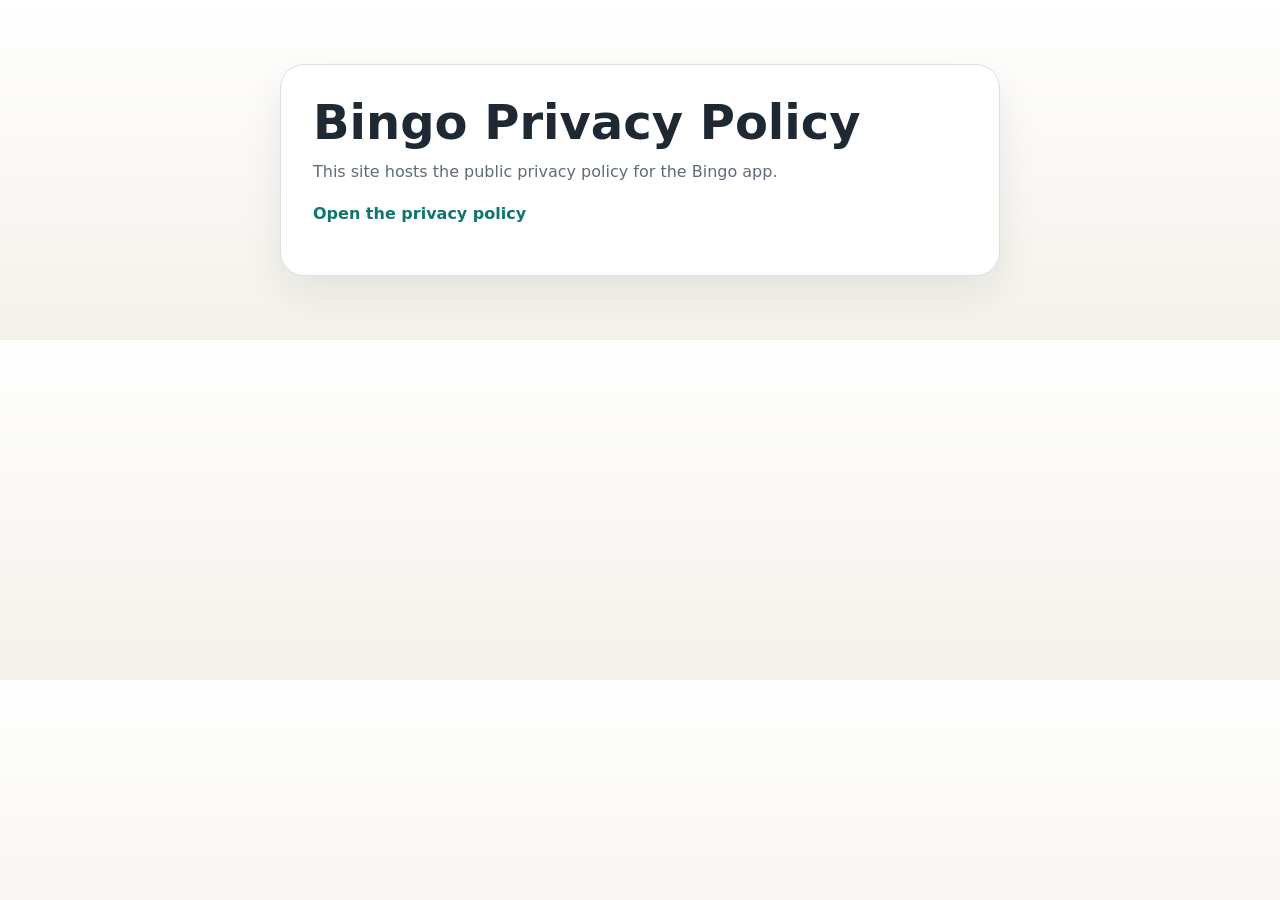
==== docs/index.html @ 9dc6c3d0 "Add Bingo privacy policy site" ====
<!doctype html>
<html lang="en">
<head>
  <meta charset="utf-8">
  <meta name="viewport" content="width=device-width, initial-scale=1">
  <title>Bingo Privacy Policy</title>
  <style>
    :root {
      color-scheme: light;
      --bg: #f4f1ea;
      --panel: #ffffff;
      --text: #1f2933;
      --muted: #5f6b7a;
      --accent: #0f766e;
      --border: #d8e1e8;
    }

    body {
      margin: 0;
      font-family: system-ui, -apple-system, BlinkMacSystemFont, "Segoe UI", sans-serif;
      background: linear-gradient(180deg, #ffffff 0%, var(--bg) 100%);
      color: var(--text);
    }

    main {
      max-width: 720px;
      margin: 0 auto;
      padding: 64px 24px;
    }

    .card {
      background: var(--panel);
      border: 1px solid var(--border);
      border-radius: 24px;
      padding: 32px;
      box-shadow: 0 16px 40px rgba(15, 23, 42, 0.08);
    }

    h1 {
      margin: 0 0 12px;
      font-size: clamp(2rem, 4vw, 3rem);
      line-height: 1.05;
    }

    p {
      margin: 0 0 16px;
      color: var(--muted);
      line-height: 1.6;
    }

    a {
      color: var(--accent);
      text-decoration: none;
      font-weight: 600;
    }

    a:hover {
      text-decoration: underline;
    }
  </style>
</head>
<body>
  <main>
    <section class="card">
      <h1>Bingo Privacy Policy</h1>
      <p>This site hosts the public privacy policy for the Bingo app.</p>
      <p><a href="./privacy-policy/">Open the privacy policy</a></p>
    </section>
  </main>
</body>
</html>
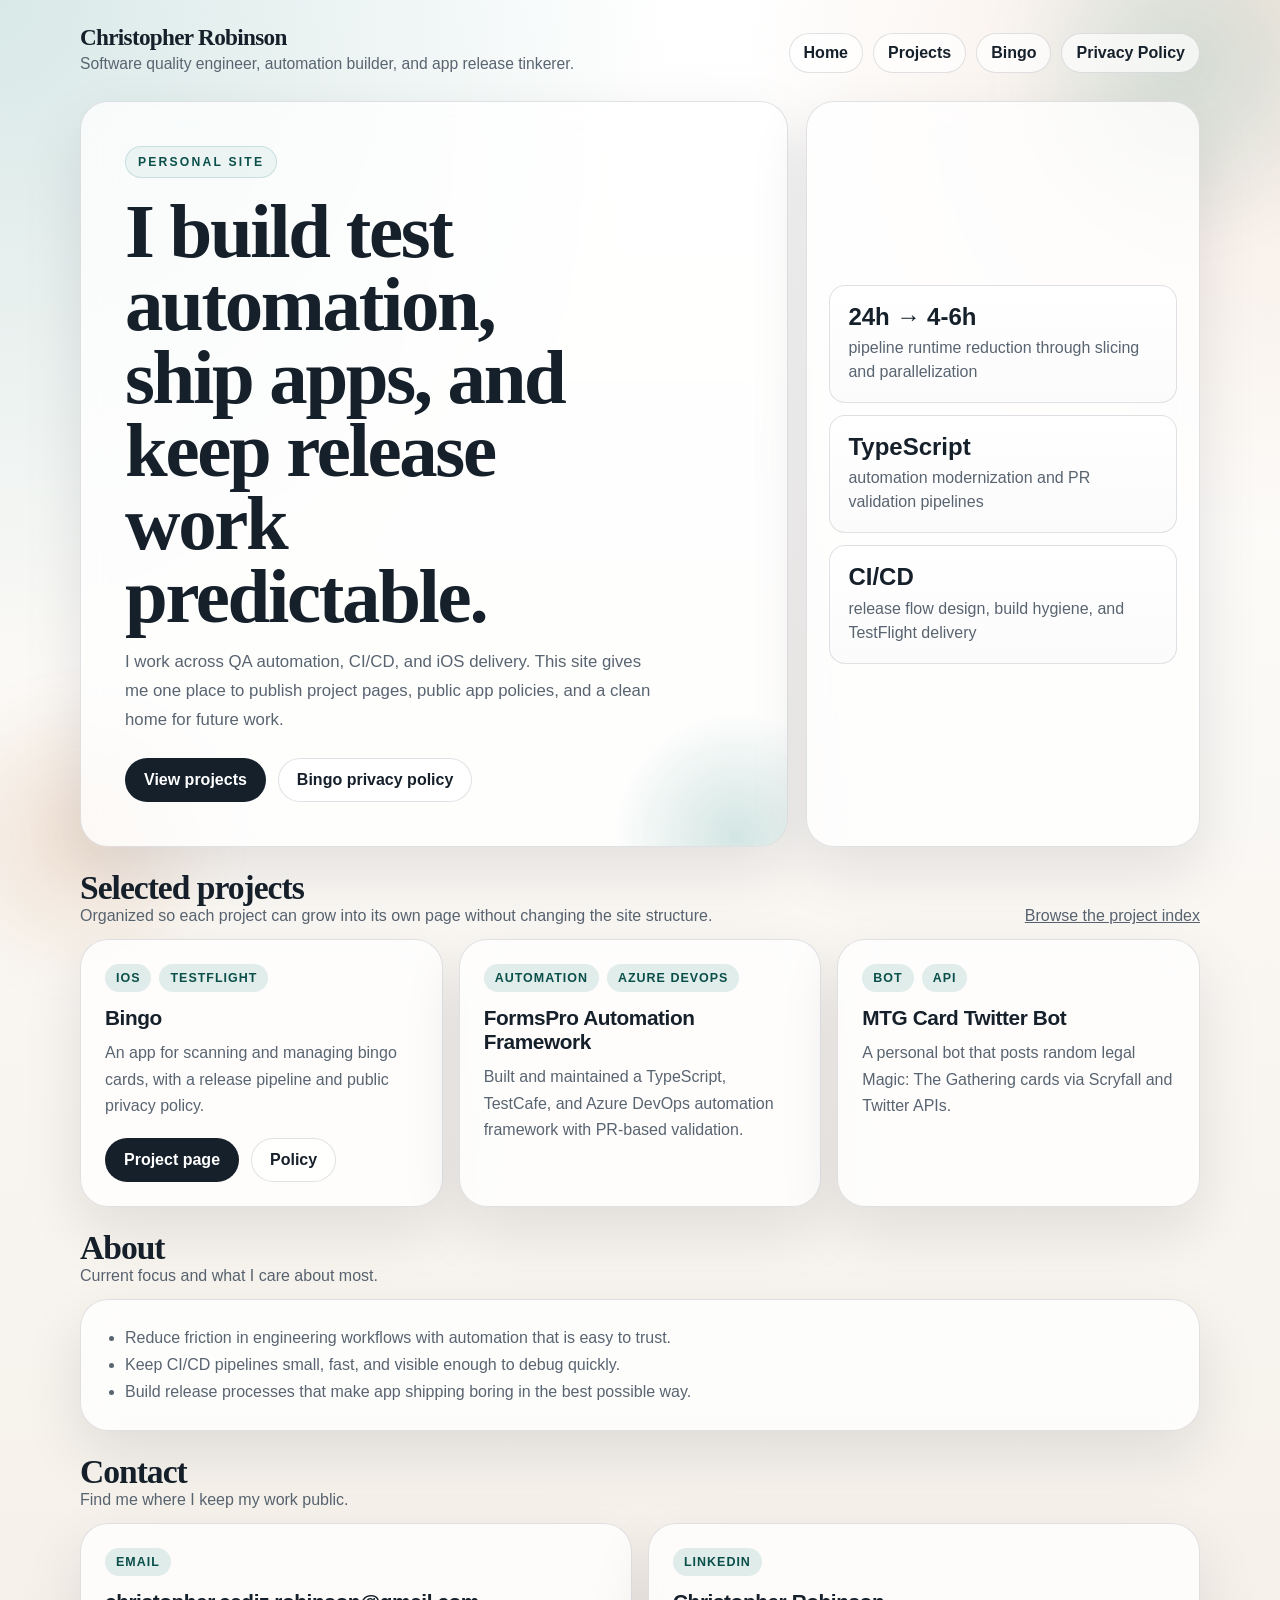
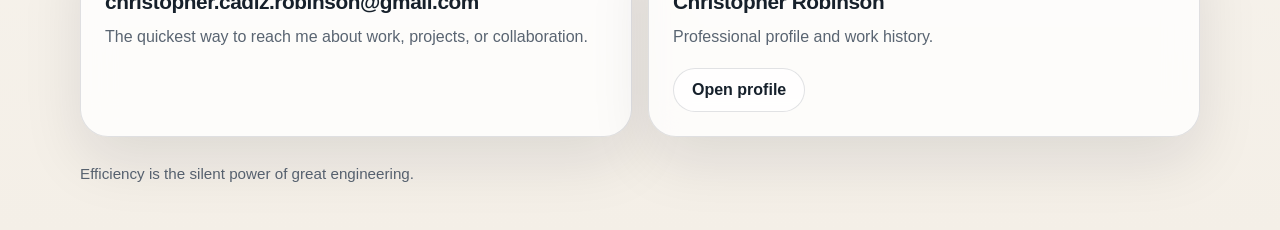
==== commit 1fe678fc: "Reorganize profile site pages" ====
--- a/docs/index.html
+++ b/docs/index.html
@@ -3,69 +3,150 @@
 <head>
   <meta charset="utf-8">
   <meta name="viewport" content="width=device-width, initial-scale=1">
-  <title>Bingo Privacy Policy</title>
-  <style>
-    :root {
-      color-scheme: light;
-      --bg: #f4f1ea;
-      --panel: #ffffff;
-      --text: #1f2933;
-      --muted: #5f6b7a;
-      --accent: #0f766e;
-      --border: #d8e1e8;
-    }
-
-    body {
-      margin: 0;
-      font-family: system-ui, -apple-system, BlinkMacSystemFont, "Segoe UI", sans-serif;
-      background: linear-gradient(180deg, #ffffff 0%, var(--bg) 100%);
-      color: var(--text);
-    }
-
-    main {
-      max-width: 720px;
-      margin: 0 auto;
-      padding: 64px 24px;
-    }
-
-    .card {
-      background: var(--panel);
-      border: 1px solid var(--border);
-      border-radius: 24px;
-      padding: 32px;
-      box-shadow: 0 16px 40px rgba(15, 23, 42, 0.08);
-    }
-
-    h1 {
-      margin: 0 0 12px;
-      font-size: clamp(2rem, 4vw, 3rem);
-      line-height: 1.05;
-    }
-
-    p {
-      margin: 0 0 16px;
-      color: var(--muted);
-      line-height: 1.6;
-    }
-
-    a {
-      color: var(--accent);
-      text-decoration: none;
-      font-weight: 600;
-    }
-
-    a:hover {
-      text-decoration: underline;
-    }
-  </style>
+  <title>Christopher Robinson</title>
+  <meta name="description" content="Christopher Robinson's personal site, project index, and public app documentation.">
+  <link rel="stylesheet" href="styles/site.css">
 </head>
 <body>
-  <main>
-    <section class="card">
-      <h1>Bingo Privacy Policy</h1>
-      <p>This site hosts the public privacy policy for the Bingo app.</p>
-      <p><a href="./privacy-policy/">Open the privacy policy</a></p>
+  <header class="topbar shell">
+    <div class="brand">
+      <a href="./">Christopher Robinson</a>
+      <p>Software quality engineer, automation builder, and app release tinkerer.</p>
+    </div>
+    <nav class="nav" aria-label="Primary">
+      <a href="./">Home</a>
+      <a href="projects/">Projects</a>
+      <a href="projects/bingo/">Bingo</a>
+      <a href="projects/bingo/privacy-policy/">Privacy Policy</a>
+    </nav>
+  </header>
+
+  <main class="shell">
+    <section class="hero">
+      <div class="panel hero-main">
+        <span class="eyebrow">Personal site</span>
+        <h1>I build test automation, ship apps, and keep release work predictable.</h1>
+        <p class="hero-copy">
+          I work across QA automation, CI/CD, and iOS delivery. This site gives me one place to publish project pages,
+          public app policies, and a clean home for future work.
+        </p>
+        <div class="action-row">
+          <a class="button button-primary" href="projects/">View projects</a>
+          <a class="button button-secondary" href="projects/bingo/privacy-policy/">Bingo privacy policy</a>
+        </div>
+      </div>
+
+      <aside class="panel stat-card">
+        <div class="stats">
+          <div class="stat">
+            <strong>24h → 4-6h</strong>
+            <span>pipeline runtime reduction through slicing and parallelization</span>
+          </div>
+          <div class="stat">
+            <strong>TypeScript</strong>
+            <span>automation modernization and PR validation pipelines</span>
+          </div>
+          <div class="stat">
+            <strong>CI/CD</strong>
+            <span>release flow design, build hygiene, and TestFlight delivery</span>
+          </div>
+        </div>
+      </aside>
     </section>
+
+    <section class="section">
+      <div class="section-head">
+        <div>
+          <h2>Selected projects</h2>
+          <p>Organized so each project can grow into its own page without changing the site structure.</p>
+        </div>
+        <a href="projects/">Browse the project index</a>
+      </div>
+
+      <div class="grid">
+        <article class="panel card">
+          <div class="tags">
+            <span class="tag">iOS</span>
+            <span class="tag">TestFlight</span>
+          </div>
+          <h3>Bingo</h3>
+          <p>An app for scanning and managing bingo cards, with a release pipeline and public privacy policy.</p>
+          <div class="action-row">
+            <a class="button button-primary" href="projects/bingo/">Project page</a>
+            <a class="button button-secondary" href="projects/bingo/privacy-policy/">Policy</a>
+          </div>
+        </article>
+
+        <article class="panel card">
+          <div class="tags">
+            <span class="tag">Automation</span>
+            <span class="tag">Azure DevOps</span>
+          </div>
+          <h3>FormsPro Automation Framework</h3>
+          <p>Built and maintained a TypeScript, TestCafe, and Azure DevOps automation framework with PR-based validation.</p>
+        </article>
+
+        <article class="panel card">
+          <div class="tags">
+            <span class="tag">Bot</span>
+            <span class="tag">API</span>
+          </div>
+          <h3>MTG Card Twitter Bot</h3>
+          <p>A personal bot that posts random legal Magic: The Gathering cards via Scryfall and Twitter APIs.</p>
+        </article>
+      </div>
+    </section>
+
+    <section class="section">
+      <div class="section-head">
+        <div>
+          <h2>About</h2>
+          <p>Current focus and what I care about most.</p>
+        </div>
+      </div>
+
+      <div class="panel card">
+        <ul class="list">
+          <li>Reduce friction in engineering workflows with automation that is easy to trust.</li>
+          <li>Keep CI/CD pipelines small, fast, and visible enough to debug quickly.</li>
+          <li>Build release processes that make app shipping boring in the best possible way.</li>
+        </ul>
+      </div>
+    </section>
+
+    <section class="section">
+      <div class="section-head">
+        <div>
+          <h2>Contact</h2>
+          <p>Find me where I keep my work public.</p>
+        </div>
+      </div>
+
+      <div class="grid">
+        <article class="panel card">
+          <div class="tags">
+            <span class="tag">Email</span>
+          </div>
+          <h3>christopher.cadiz.robinson@gmail.com</h3>
+          <p>The quickest way to reach me about work, projects, or collaboration.</p>
+        </article>
+
+        <article class="panel card">
+          <div class="tags">
+            <span class="tag">LinkedIn</span>
+          </div>
+          <h3>Christopher Robinson</h3>
+          <p>Professional profile and work history.</p>
+          <div class="action-row">
+            <a class="button button-secondary" href="https://www.linkedin.com/in/christopher-robinson-00036670">Open profile</a>
+          </div>
+        </article>
+      </div>
+    </section>
+
+    <div class="footer">
+      Efficiency is the silent power of great engineering.
+    </div>
   </main>
 </body>
 </html>
--- a/docs/styles/site.css
+++ b/docs/styles/site.css
@@ -0,0 +1,441 @@
+:root {
+  color-scheme: light;
+  --bg: #f4efe7;
+  --bg-alt: #fbfcfe;
+  --panel: rgba(255, 255, 255, 0.78);
+  --panel-solid: #ffffff;
+  --text: #16202b;
+  --muted: #596471;
+  --accent: #0f766e;
+  --accent-soft: rgba(15, 118, 110, 0.12);
+  --accent-strong: #0b4f4a;
+  --gold: #b45309;
+  --line: rgba(15, 23, 42, 0.12);
+  --shadow: 0 24px 60px rgba(15, 23, 42, 0.10);
+  --radius-xl: 28px;
+  --radius-lg: 22px;
+  --radius-md: 16px;
+}
+
+* {
+  box-sizing: border-box;
+}
+
+html {
+  scroll-behavior: smooth;
+}
+
+body {
+  margin: 0;
+  min-height: 100vh;
+  color: var(--text);
+  background:
+    radial-gradient(circle at top left, rgba(15, 118, 110, 0.16), transparent 30%),
+    radial-gradient(circle at top right, rgba(180, 83, 9, 0.12), transparent 24%),
+    linear-gradient(180deg, #ffffff 0%, var(--bg) 100%);
+  font-family: "Avenir Next", "Helvetica Neue", "Segoe UI", sans-serif;
+  position: relative;
+  overflow-x: hidden;
+}
+
+body::before,
+body::after {
+  content: "";
+  position: fixed;
+  border-radius: 999px;
+  pointer-events: none;
+  z-index: -1;
+  filter: blur(18px);
+}
+
+body::before {
+  width: 24rem;
+  height: 24rem;
+  top: -8rem;
+  right: -6rem;
+  background: radial-gradient(circle, rgba(15, 118, 110, 0.16), transparent 68%);
+}
+
+body::after {
+  width: 20rem;
+  height: 20rem;
+  left: -5rem;
+  bottom: -6rem;
+  background: radial-gradient(circle, rgba(180, 83, 9, 0.14), transparent 68%);
+}
+
+a {
+  color: var(--accent);
+}
+
+a:hover {
+  color: var(--accent-strong);
+}
+
+.shell {
+  width: min(1120px, calc(100% - 32px));
+  margin: 0 auto;
+}
+
+.topbar {
+  padding: 24px 0 28px;
+  display: flex;
+  align-items: flex-end;
+  justify-content: space-between;
+  gap: 20px;
+  flex-wrap: wrap;
+}
+
+.brand {
+  display: grid;
+  gap: 4px;
+}
+
+.brand a {
+  text-decoration: none;
+  color: var(--text);
+  font-family: Georgia, "Times New Roman", serif;
+  font-size: 1.45rem;
+  font-weight: 700;
+  letter-spacing: -0.03em;
+}
+
+.brand p {
+  margin: 0;
+  color: var(--muted);
+  font-size: 0.98rem;
+}
+
+.nav {
+  display: flex;
+  flex-wrap: wrap;
+  gap: 10px;
+}
+
+.nav a,
+.button,
+.tag {
+  border-radius: 999px;
+  text-decoration: none;
+}
+
+.nav a {
+  padding: 10px 14px;
+  border: 1px solid var(--line);
+  background: rgba(255, 255, 255, 0.7);
+  color: var(--text);
+  font-weight: 600;
+}
+
+.nav a:hover {
+  background: rgba(255, 255, 255, 0.95);
+}
+
+.hero {
+  display: grid;
+  grid-template-columns: minmax(0, 1.35fr) minmax(280px, 0.75fr);
+  gap: 18px;
+  align-items: stretch;
+}
+
+.panel {
+  background: var(--panel);
+  border: 1px solid var(--line);
+  border-radius: var(--radius-xl);
+  box-shadow: var(--shadow);
+  backdrop-filter: blur(16px);
+}
+
+.hero-main {
+  position: relative;
+  overflow: hidden;
+  padding: clamp(28px, 4vw, 44px);
+}
+
+.hero-main::after {
+  content: "";
+  position: absolute;
+  inset: auto -80px -120px auto;
+  width: 260px;
+  height: 260px;
+  border-radius: 50%;
+  background: radial-gradient(circle, rgba(15, 118, 110, 0.18), transparent 68%);
+  pointer-events: none;
+}
+
+.eyebrow {
+  display: inline-flex;
+  align-items: center;
+  gap: 8px;
+  padding: 8px 12px;
+  border: 1px solid rgba(15, 118, 110, 0.16);
+  border-radius: 999px;
+  background: rgba(15, 118, 110, 0.06);
+  color: var(--accent-strong);
+  font-size: 0.76rem;
+  font-weight: 800;
+  text-transform: uppercase;
+  letter-spacing: 0.18em;
+}
+
+.hero h1,
+.section-head h2,
+.article h1,
+.article h2 {
+  font-family: Georgia, "Times New Roman", serif;
+  letter-spacing: -0.03em;
+}
+
+.hero h1 {
+  margin: 18px 0 14px;
+  max-width: 13ch;
+  font-size: clamp(2.6rem, 6vw, 5rem);
+  line-height: 0.95;
+}
+
+.hero-copy {
+  margin: 0;
+  max-width: 58ch;
+  color: var(--muted);
+  font-size: 1.05rem;
+  line-height: 1.72;
+}
+
+.action-row {
+  display: flex;
+  flex-wrap: wrap;
+  gap: 12px;
+  margin-top: 24px;
+}
+
+.button {
+  display: inline-flex;
+  align-items: center;
+  justify-content: center;
+  gap: 8px;
+  padding: 12px 18px;
+  border: 1px solid transparent;
+  font-weight: 700;
+}
+
+.button-primary {
+  background: var(--text);
+  color: #ffffff;
+}
+
+.button-primary:hover {
+  color: #ffffff;
+  background: var(--accent-strong);
+}
+
+.button-secondary {
+  background: rgba(255, 255, 255, 0.72);
+  border-color: var(--line);
+  color: var(--text);
+}
+
+.button-secondary:hover {
+  background: rgba(255, 255, 255, 0.96);
+  color: var(--text);
+}
+
+.stat-card {
+  padding: 22px;
+  display: flex;
+  flex-direction: column;
+  justify-content: center;
+}
+
+.stats {
+  display: grid;
+  gap: 12px;
+}
+
+.stat {
+  padding: 18px;
+  border-radius: var(--radius-md);
+  border: 1px solid var(--line);
+  background: linear-gradient(180deg, rgba(255, 255, 255, 0.9), rgba(250, 250, 250, 0.74));
+}
+
+.stat strong {
+  display: block;
+  font-size: 1.5rem;
+  line-height: 1.1;
+  margin-bottom: 6px;
+}
+
+.stat span {
+  color: var(--muted);
+  line-height: 1.5;
+}
+
+.section {
+  margin-top: 22px;
+}
+
+.section-head {
+  display: flex;
+  align-items: end;
+  justify-content: space-between;
+  gap: 16px;
+  margin: 0 0 14px;
+}
+
+.section-head h2 {
+  margin: 0;
+  font-size: clamp(1.5rem, 3vw, 2.1rem);
+}
+
+.section-head p,
+.section-head a {
+  margin: 0;
+  color: var(--muted);
+}
+
+.grid {
+  display: grid;
+  gap: 16px;
+  grid-template-columns: repeat(auto-fit, minmax(240px, 1fr));
+}
+
+.card {
+  padding: 24px;
+}
+
+.card h3 {
+  margin: 14px 0 10px;
+  font-size: 1.3rem;
+  letter-spacing: -0.02em;
+}
+
+.card p {
+  margin: 0;
+  color: var(--muted);
+  line-height: 1.66;
+}
+
+.tags {
+  display: flex;
+  flex-wrap: wrap;
+  gap: 8px;
+}
+
+.tag {
+  display: inline-flex;
+  align-items: center;
+  padding: 7px 11px;
+  background: var(--accent-soft);
+  color: var(--accent-strong);
+  font-size: 0.78rem;
+  font-weight: 800;
+  letter-spacing: 0.08em;
+  text-transform: uppercase;
+}
+
+.card .action-row {
+  margin-top: 18px;
+}
+
+.list {
+  margin: 0;
+  padding-left: 20px;
+  color: var(--muted);
+  line-height: 1.7;
+}
+
+.article {
+  width: min(880px, calc(100% - 32px));
+  margin: 0 auto;
+  padding-bottom: 40px;
+}
+
+.article-head {
+  padding: 36px 0 20px;
+}
+
+.article h1 {
+  margin: 12px 0 12px;
+  font-size: clamp(2.5rem, 6vw, 4.4rem);
+  line-height: 0.98;
+}
+
+.article h2 {
+  margin: 28px 0 12px;
+  font-size: 1.4rem;
+}
+
+.article p,
+.article li {
+  color: var(--muted);
+  line-height: 1.72;
+}
+
+.article .panel {
+  padding: 28px;
+}
+
+.breadcrumb {
+  display: flex;
+  flex-wrap: wrap;
+  gap: 8px;
+  align-items: center;
+  color: var(--muted);
+  font-size: 0.95rem;
+}
+
+.breadcrumb a {
+  text-decoration: none;
+  color: var(--muted);
+}
+
+.breadcrumb a:hover {
+  color: var(--accent);
+}
+
+.note {
+  padding: 14px 16px;
+  border-left: 4px solid var(--accent);
+  background: rgba(15, 118, 110, 0.08);
+  border-radius: 14px;
+}
+
+.footer {
+  padding: 28px 0 48px;
+  color: var(--muted);
+  font-size: 0.95rem;
+}
+
+@media (max-width: 900px) {
+  .hero {
+    grid-template-columns: 1fr;
+  }
+
+  .section-head {
+    align-items: start;
+    flex-direction: column;
+  }
+}
+
+@media (max-width: 640px) {
+  .shell {
+    width: min(100% - 20px, 1120px);
+  }
+
+  .topbar {
+    padding-top: 18px;
+  }
+
+  .nav a,
+  .button {
+    width: 100%;
+  }
+
+  .action-row {
+    flex-direction: column;
+  }
+
+  .hero h1 {
+    max-width: none;
+  }
+}
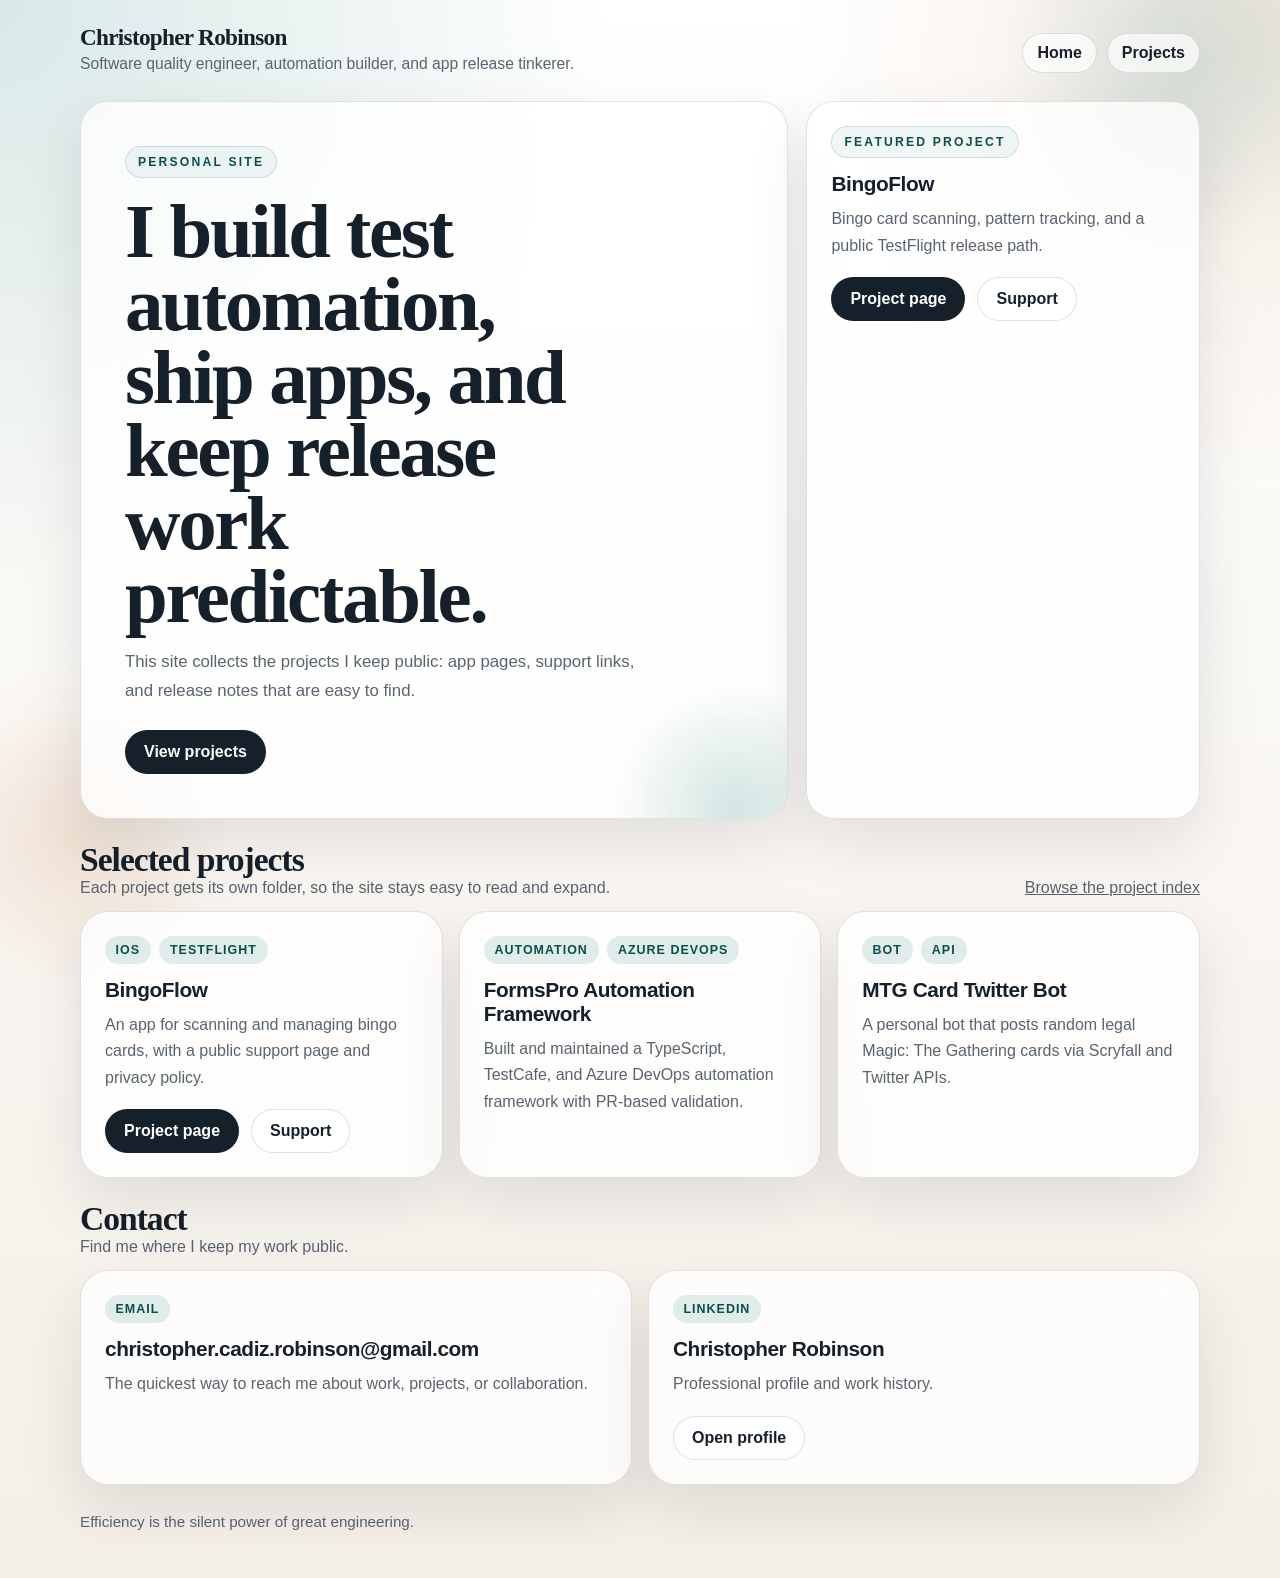
==== commit 62a71605: "Reorganize profile site" ====
--- a/docs/index.html
+++ b/docs/index.html
@@ -16,8 +16,6 @@
     <nav class="nav" aria-label="Primary">
       <a href="./">Home</a>
       <a href="projects/">Projects</a>
-      <a href="projects/bingo/">Bingo</a>
-      <a href="projects/bingo/privacy-policy/">Privacy Policy</a>
     </nav>
   </header>
 
@@ -27,29 +25,20 @@
         <span class="eyebrow">Personal site</span>
         <h1>I build test automation, ship apps, and keep release work predictable.</h1>
         <p class="hero-copy">
-          I work across QA automation, CI/CD, and iOS delivery. This site gives me one place to publish project pages,
-          public app policies, and a clean home for future work.
+          This site collects the projects I keep public: app pages, support links, and release notes that are easy to find.
         </p>
         <div class="action-row">
           <a class="button button-primary" href="projects/">View projects</a>
-          <a class="button button-secondary" href="projects/bingo/privacy-policy/">Bingo privacy policy</a>
         </div>
       </div>
 
-      <aside class="panel stat-card">
-        <div class="stats">
-          <div class="stat">
-            <strong>24h → 4-6h</strong>
-            <span>pipeline runtime reduction through slicing and parallelization</span>
-          </div>
-          <div class="stat">
-            <strong>TypeScript</strong>
-            <span>automation modernization and PR validation pipelines</span>
-          </div>
-          <div class="stat">
-            <strong>CI/CD</strong>
-            <span>release flow design, build hygiene, and TestFlight delivery</span>
-          </div>
+      <aside class="panel card">
+        <span class="eyebrow">Featured project</span>
+        <h3>BingoFlow</h3>
+        <p>Bingo card scanning, pattern tracking, and a public TestFlight release path.</p>
+        <div class="action-row">
+          <a class="button button-primary" href="projects/bingoflow/">Project page</a>
+          <a class="button button-secondary" href="projects/bingoflow/support/">Support</a>
         </div>
       </aside>
     </section>
@@ -58,7 +47,7 @@
       <div class="section-head">
         <div>
           <h2>Selected projects</h2>
-          <p>Organized so each project can grow into its own page without changing the site structure.</p>
+          <p>Each project gets its own folder, so the site stays easy to read and expand.</p>
         </div>
         <a href="projects/">Browse the project index</a>
       </div>
@@ -69,11 +58,11 @@
             <span class="tag">iOS</span>
             <span class="tag">TestFlight</span>
           </div>
-          <h3>Bingo</h3>
-          <p>An app for scanning and managing bingo cards, with a release pipeline and public privacy policy.</p>
+          <h3>BingoFlow</h3>
+          <p>An app for scanning and managing bingo cards, with a public support page and privacy policy.</p>
           <div class="action-row">
-            <a class="button button-primary" href="projects/bingo/">Project page</a>
-            <a class="button button-secondary" href="projects/bingo/privacy-policy/">Policy</a>
+            <a class="button button-primary" href="projects/bingoflow/">Project page</a>
+            <a class="button button-secondary" href="projects/bingoflow/support/">Support</a>
           </div>
         </article>
 
@@ -94,23 +83,6 @@
           <h3>MTG Card Twitter Bot</h3>
           <p>A personal bot that posts random legal Magic: The Gathering cards via Scryfall and Twitter APIs.</p>
         </article>
-      </div>
-    </section>
-
-    <section class="section">
-      <div class="section-head">
-        <div>
-          <h2>About</h2>
-          <p>Current focus and what I care about most.</p>
-        </div>
-      </div>
-
-      <div class="panel card">
-        <ul class="list">
-          <li>Reduce friction in engineering workflows with automation that is easy to trust.</li>
-          <li>Keep CI/CD pipelines small, fast, and visible enough to debug quickly.</li>
-          <li>Build release processes that make app shipping boring in the best possible way.</li>
-        </ul>
       </div>
     </section>
 
--- a/docs/styles/site.css
+++ b/docs/styles/site.css
@@ -400,6 +400,60 @@
   border-radius: 14px;
 }
 
+.support-layout {
+  display: grid;
+  grid-template-columns: minmax(0, 1.3fr) minmax(260px, 0.7fr);
+  gap: 16px;
+  align-items: start;
+}
+
+.field {
+  display: grid;
+  gap: 8px;
+  margin-bottom: 18px;
+}
+
+.field label {
+  font-size: 0.95rem;
+  font-weight: 700;
+  color: var(--text);
+}
+
+.field input,
+.field textarea {
+  width: 100%;
+  padding: 14px 16px;
+  border: 1px solid var(--line);
+  border-radius: 16px;
+  background: rgba(255, 255, 255, 0.88);
+  color: var(--text);
+  font: inherit;
+  box-shadow: inset 0 1px 0 rgba(255, 255, 255, 0.72);
+}
+
+.field input::placeholder,
+.field textarea::placeholder {
+  color: rgba(89, 100, 113, 0.82);
+}
+
+.field input:focus,
+.field textarea:focus {
+  outline: 3px solid rgba(15, 118, 110, 0.18);
+  border-color: rgba(15, 118, 110, 0.36);
+}
+
+.field textarea {
+  min-height: 240px;
+  resize: vertical;
+}
+
+.small-note {
+  margin: 14px 0 0;
+  color: var(--muted);
+  font-size: 0.95rem;
+  line-height: 1.65;
+}
+
 .footer {
   padding: 28px 0 48px;
   color: var(--muted);
@@ -438,4 +492,8 @@
   .hero h1 {
     max-width: none;
   }
-}
+
+  .support-layout {
+    grid-template-columns: 1fr;
+  }
+}
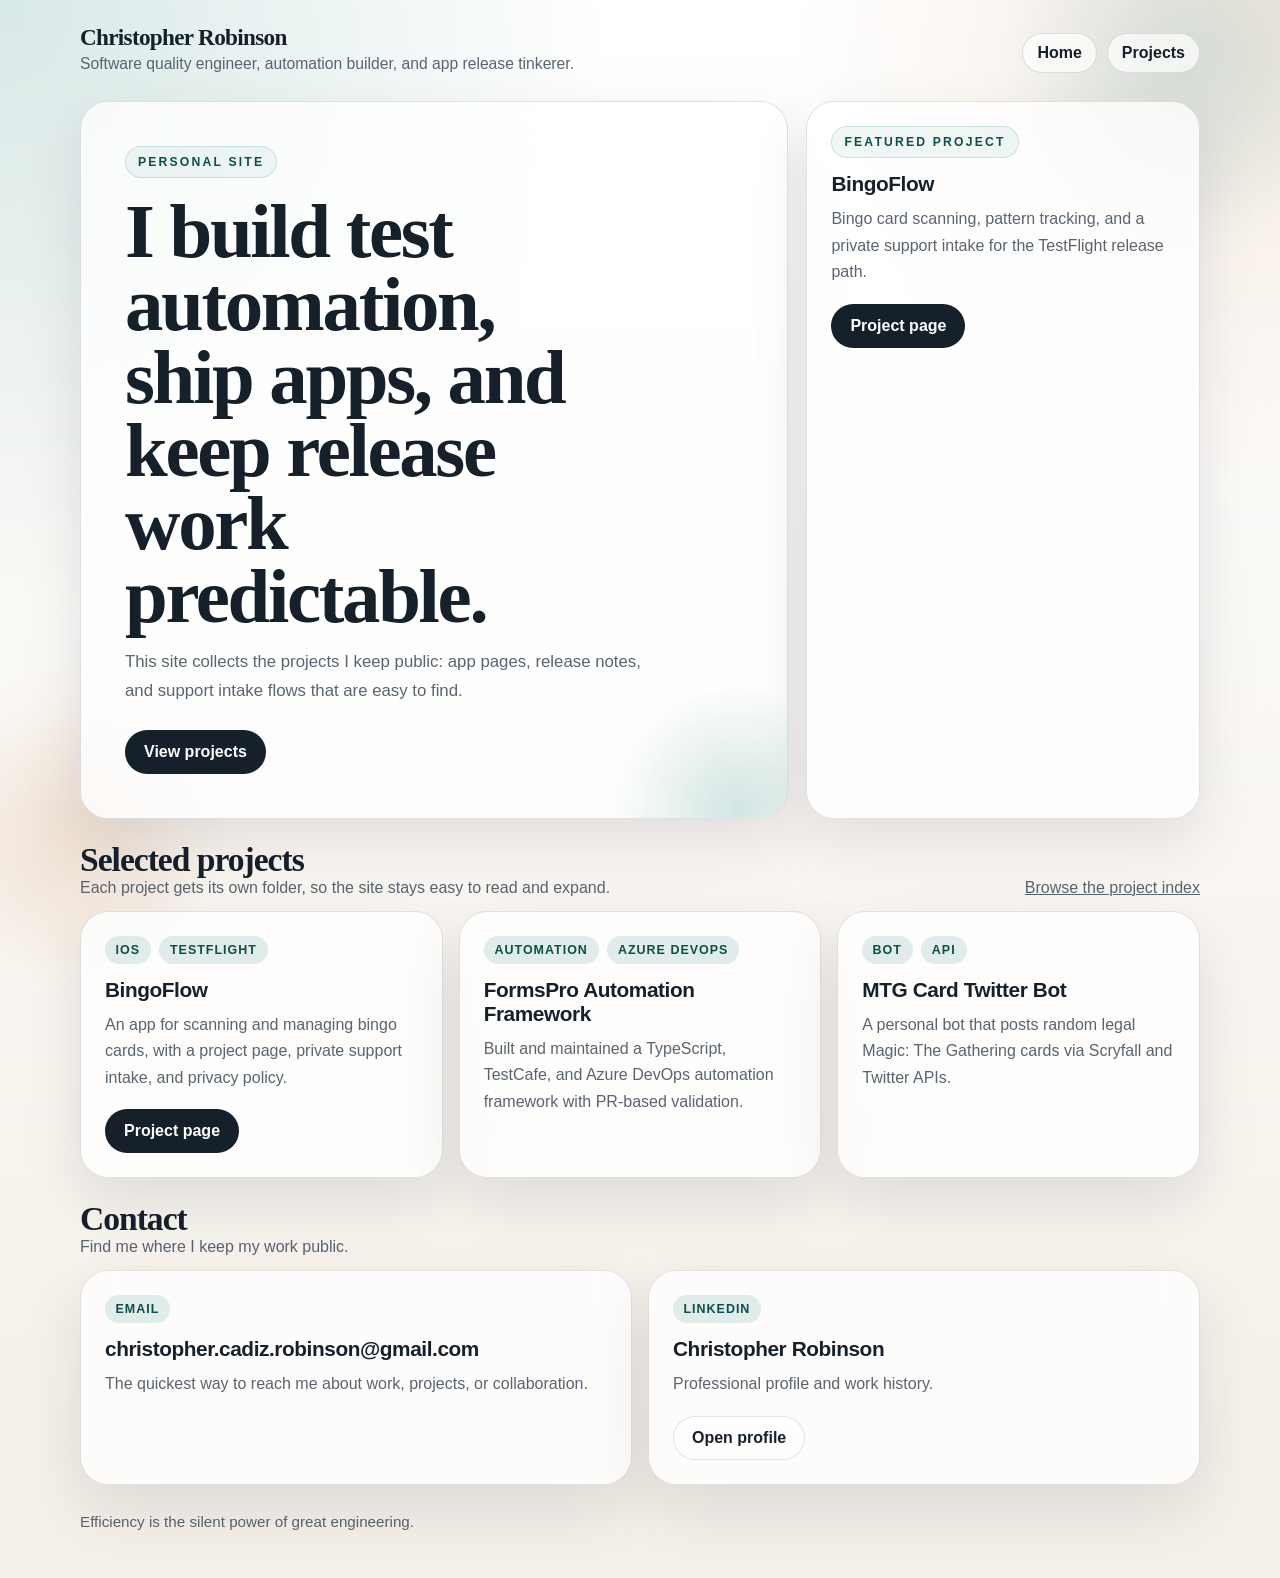
==== commit 66e9c672: "Refine BingoFlow support site and worker" ====
--- a/docs/index.html
+++ b/docs/index.html
@@ -25,7 +25,7 @@
         <span class="eyebrow">Personal site</span>
         <h1>I build test automation, ship apps, and keep release work predictable.</h1>
         <p class="hero-copy">
-          This site collects the projects I keep public: app pages, support links, and release notes that are easy to find.
+          This site collects the projects I keep public: app pages, release notes, and support intake flows that are easy to find.
         </p>
         <div class="action-row">
           <a class="button button-primary" href="projects/">View projects</a>
@@ -35,10 +35,9 @@
       <aside class="panel card">
         <span class="eyebrow">Featured project</span>
         <h3>BingoFlow</h3>
-        <p>Bingo card scanning, pattern tracking, and a public TestFlight release path.</p>
+        <p>Bingo card scanning, pattern tracking, and a private support intake for the TestFlight release path.</p>
         <div class="action-row">
           <a class="button button-primary" href="projects/bingoflow/">Project page</a>
-          <a class="button button-secondary" href="projects/bingoflow/support/">Support</a>
         </div>
       </aside>
     </section>
@@ -59,10 +58,9 @@
             <span class="tag">TestFlight</span>
           </div>
           <h3>BingoFlow</h3>
-          <p>An app for scanning and managing bingo cards, with a public support page and privacy policy.</p>
+          <p>An app for scanning and managing bingo cards, with a project page, private support intake, and privacy policy.</p>
           <div class="action-row">
             <a class="button button-primary" href="projects/bingoflow/">Project page</a>
-            <a class="button button-secondary" href="projects/bingoflow/support/">Support</a>
           </div>
         </article>
 
--- a/docs/styles/site.css
+++ b/docs/styles/site.css
@@ -454,6 +454,23 @@
   line-height: 1.65;
 }
 
+.visually-hidden {
+  position: absolute !important;
+  width: 1px;
+  height: 1px;
+  padding: 0;
+  margin: -1px;
+  overflow: hidden;
+  clip: rect(0, 0, 0, 0);
+  white-space: nowrap;
+  border: 0;
+}
+
+.button:disabled {
+  opacity: 0.55;
+  cursor: not-allowed;
+}
+
 .footer {
   padding: 28px 0 48px;
   color: var(--muted);
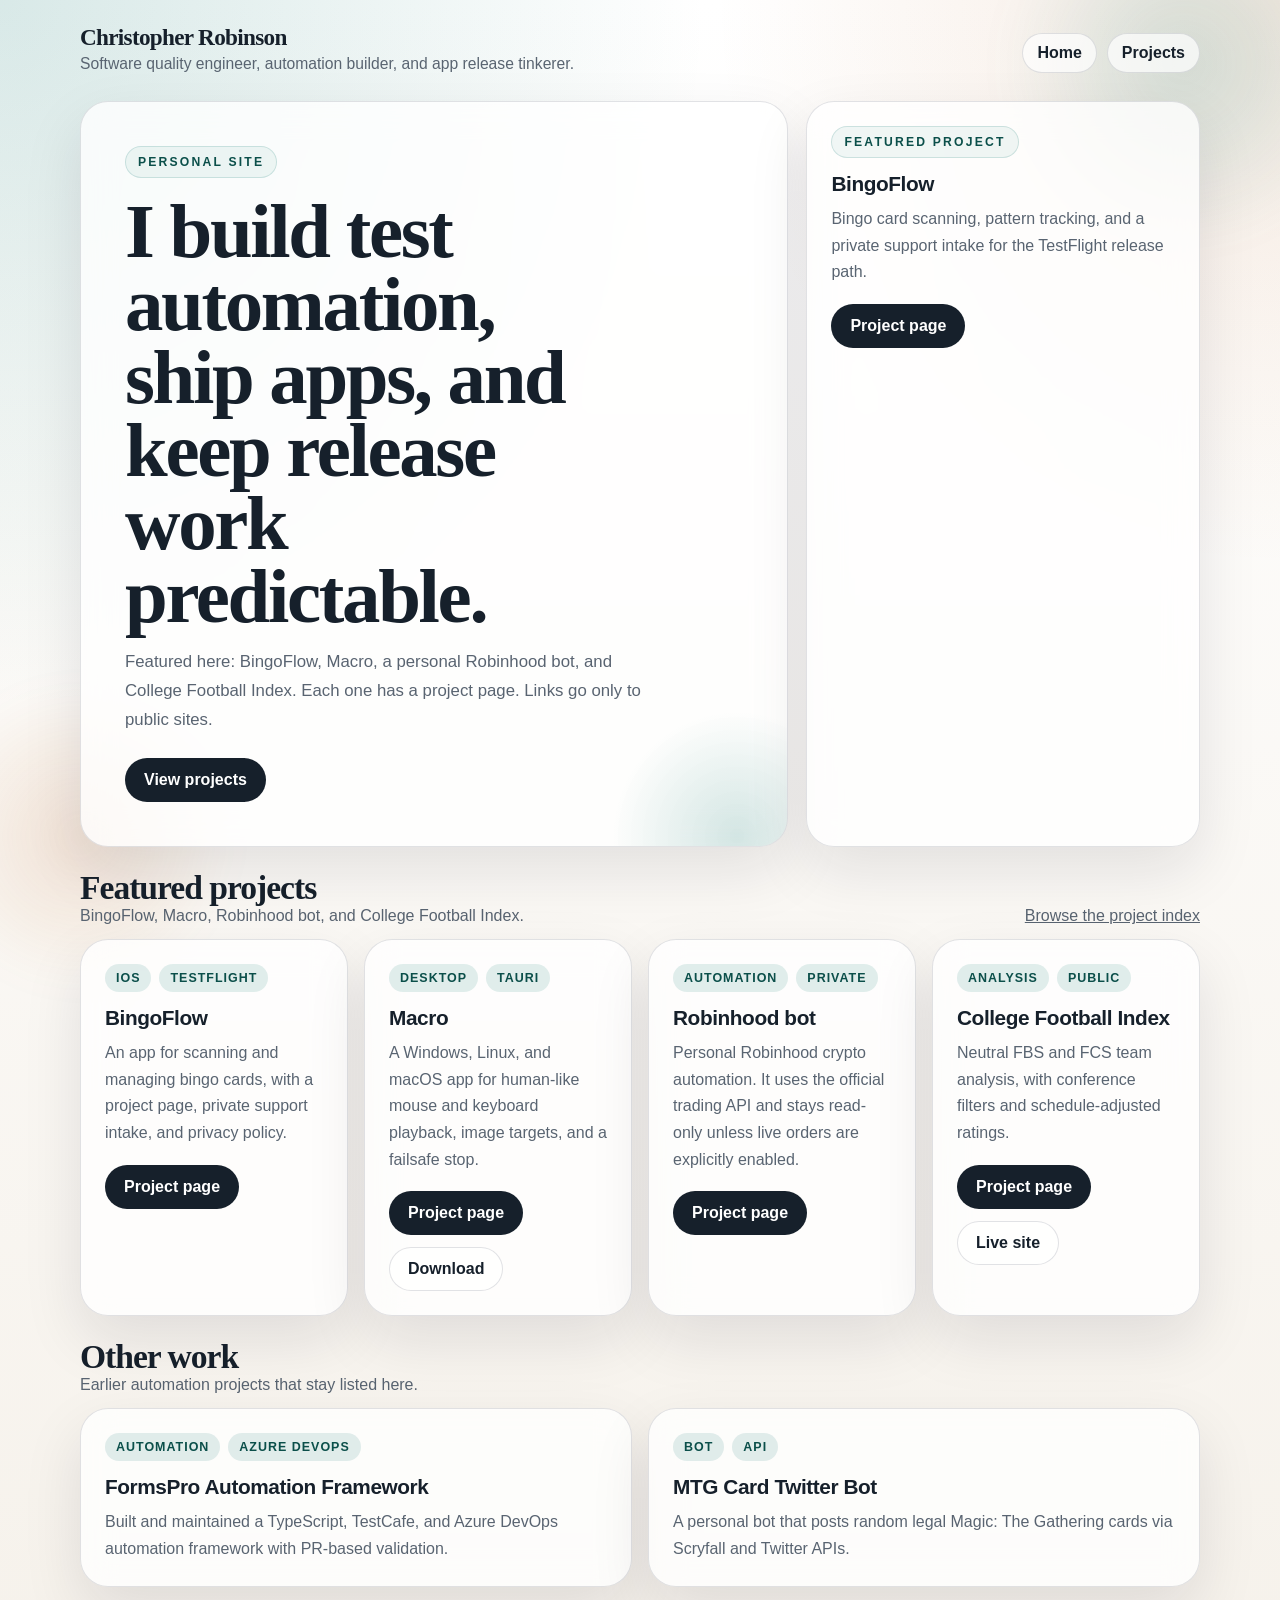
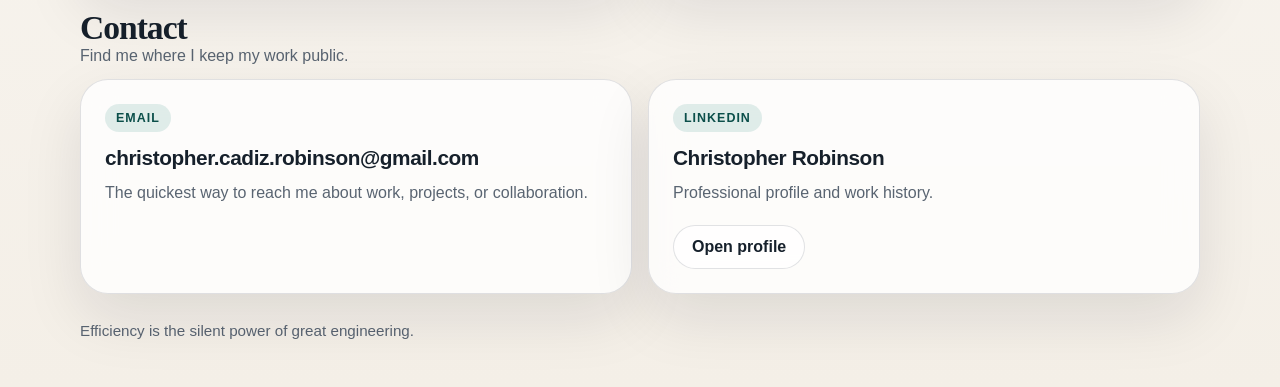
==== commit 9c44c048: "Feature the main projects and make code snippets selectable. Add portfolio pages for Macro, the Robi" ====
--- a/docs/index.html
+++ b/docs/index.html
@@ -4,7 +4,7 @@
   <meta charset="utf-8">
   <meta name="viewport" content="width=device-width, initial-scale=1">
   <title>Christopher Robinson</title>
-  <meta name="description" content="Christopher Robinson's personal site, project index, and public app documentation.">
+  <meta name="description" content="Christopher Robinson's personal site, featuring BingoFlow, Macro, a Robinhood bot, and College Football Index.">
   <link rel="stylesheet" href="styles/site.css">
 </head>
 <body>
@@ -25,7 +25,7 @@
         <span class="eyebrow">Personal site</span>
         <h1>I build test automation, ship apps, and keep release work predictable.</h1>
         <p class="hero-copy">
-          This site collects the projects I keep public: app pages, release notes, and support intake flows that are easy to find.
+          Featured here: BingoFlow, Macro, a personal Robinhood bot, and College Football Index. Each one has a project page. Links go only to public sites.
         </p>
         <div class="action-row">
           <a class="button button-primary" href="projects/">View projects</a>
@@ -45,8 +45,8 @@
     <section class="section">
       <div class="section-head">
         <div>
-          <h2>Selected projects</h2>
-          <p>Each project gets its own folder, so the site stays easy to read and expand.</p>
+          <h2>Featured projects</h2>
+          <p>BingoFlow, Macro, Robinhood bot, and College Football Index.</p>
         </div>
         <a href="projects/">Browse the project index</a>
       </div>
@@ -64,6 +64,55 @@
           </div>
         </article>
 
+        <article class="panel card">
+          <div class="tags">
+            <span class="tag">Desktop</span>
+            <span class="tag">Tauri</span>
+          </div>
+          <h3>Macro</h3>
+          <p>A Windows, Linux, and macOS app for human-like mouse and keyboard playback, image targets, and a failsafe stop.</p>
+          <div class="action-row">
+            <a class="button button-primary" href="projects/macro/">Project page</a>
+            <a class="button button-secondary" href="https://christopher-c-robinson-organization.github.io/Macro/">Download</a>
+          </div>
+        </article>
+
+        <article class="panel card">
+          <div class="tags">
+            <span class="tag">Automation</span>
+            <span class="tag">Private</span>
+          </div>
+          <h3>Robinhood bot</h3>
+          <p>Personal Robinhood crypto automation. It uses the official trading API and stays read-only unless live orders are explicitly enabled.</p>
+          <div class="action-row">
+            <a class="button button-primary" href="projects/robinhood/">Project page</a>
+          </div>
+        </article>
+
+        <article class="panel card">
+          <div class="tags">
+            <span class="tag">Analysis</span>
+            <span class="tag">Public</span>
+          </div>
+          <h3>College Football Index</h3>
+          <p>Neutral FBS and FCS team analysis, with conference filters and schedule-adjusted ratings.</p>
+          <div class="action-row">
+            <a class="button button-primary" href="projects/college-football-index/">Project page</a>
+            <a class="button button-secondary" href="https://christopher-c-robinson.github.io/college-football-index/">Live site</a>
+          </div>
+        </article>
+      </div>
+    </section>
+
+    <section class="section">
+      <div class="section-head">
+        <div>
+          <h2>Other work</h2>
+          <p>Earlier automation projects that stay listed here.</p>
+        </div>
+      </div>
+
+      <div class="grid">
         <article class="panel card">
           <div class="tags">
             <span class="tag">Automation</span>
--- a/docs/styles/site.css
+++ b/docs/styles/site.css
@@ -36,6 +36,8 @@
   font-family: "Avenir Next", "Helvetica Neue", "Segoe UI", sans-serif;
   position: relative;
   overflow-x: hidden;
+  -webkit-user-select: text;
+  user-select: text;
 }
 
 body::before,
@@ -44,6 +46,8 @@
   position: fixed;
   border-radius: 999px;
   pointer-events: none;
+  -webkit-user-select: none;
+  user-select: none;
   z-index: -1;
   filter: blur(18px);
 }
@@ -161,6 +165,8 @@
   border-radius: 50%;
   background: radial-gradient(circle, rgba(15, 118, 110, 0.18), transparent 68%);
   pointer-events: none;
+  -webkit-user-select: none;
+  user-select: none;
 }
 
 .eyebrow {
@@ -344,6 +350,37 @@
   line-height: 1.7;
 }
 
+pre {
+  margin: 16px 0 0;
+  max-width: 100%;
+  padding: 14px 16px;
+  overflow-x: auto;
+  white-space: pre-wrap;
+  overflow-wrap: anywhere;
+  border: 1px solid var(--line);
+  border-radius: 14px;
+  background: rgba(255, 255, 255, 0.88);
+  color: var(--text);
+  font-family: ui-monospace, "SFMono-Regular", Menlo, Consolas, monospace;
+  font-size: 0.92rem;
+  line-height: 1.55;
+  cursor: text;
+  -webkit-user-select: text;
+  user-select: text;
+}
+
+code {
+  font-family: ui-monospace, "SFMono-Regular", Menlo, Consolas, monospace;
+  font-size: 0.92em;
+  -webkit-user-select: text;
+  user-select: text;
+}
+
+pre code {
+  font-size: inherit;
+  white-space: inherit;
+}
+
 .article {
   width: min(880px, calc(100% - 32px));
   margin: 0 auto;
